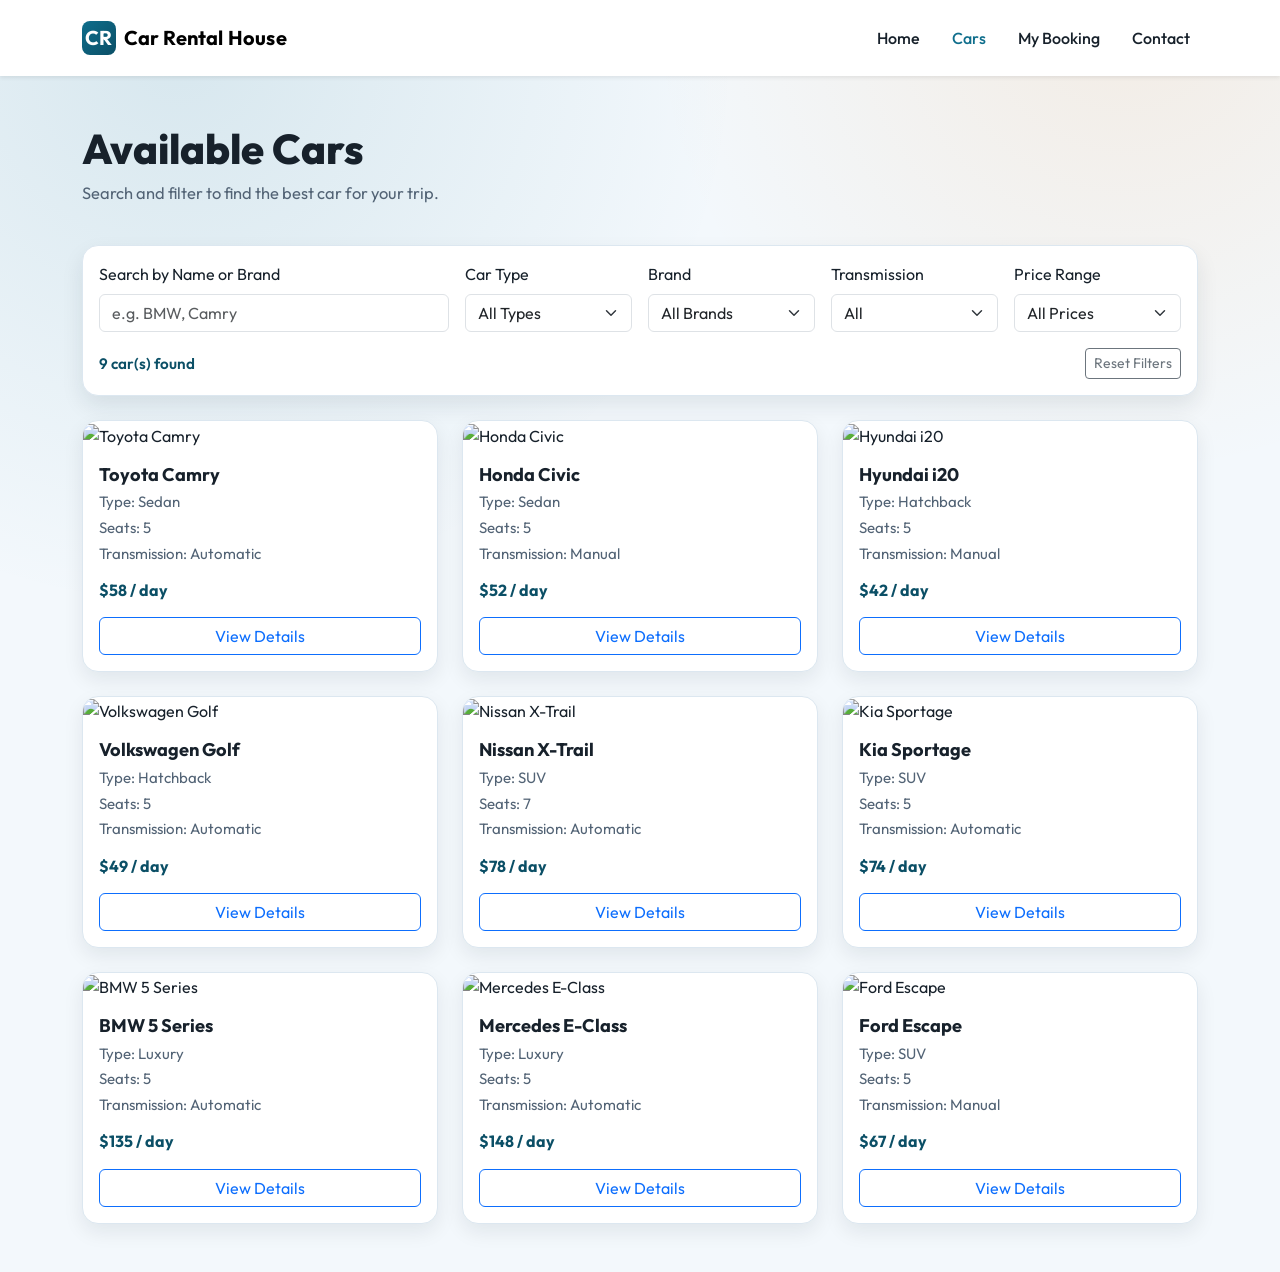
==== available-cars.html @ 31150a1c "Added available cars page with filtering functionality and styles" ====
<!DOCTYPE html>
<html lang="en">
<head>
  <meta charset="UTF-8" />
  <meta name="viewport" content="width=device-width, initial-scale=1.0" />
  <title>Car Rental House | Available Cars</title>
  <meta name="description" content="Browse available rental cars with live search and filters." />

  <link
    href="https://cdn.jsdelivr.net/npm/bootstrap@5.3.3/dist/css/bootstrap.min.css"
    rel="stylesheet"
    integrity="sha384-QWTKZyjpPEjISv5WaRU9OFeRpok6YctnYmDr5pNlyT2bRjXh0JMhjY6hW+ALEwIH"
    crossorigin="anonymous"
  />
  <script src="https://cdn.tailwindcss.com"></script>

  <link rel="preconnect" href="https://fonts.googleapis.com" />
  <link rel="preconnect" href="https://fonts.gstatic.com" crossorigin />
  <link
    href="https://fonts.googleapis.com/css2?family=Outfit:wght@300;400;500;600;700;800&display=swap"
    rel="stylesheet"
  />

  <link rel="stylesheet" href="available-cars.css" />
</head>
<body>
  <header>
    <nav class="navbar navbar-expand-lg bg-white shadow-sm sticky-top">
      <div class="container py-2">
        <a class="navbar-brand d-flex align-items-center gap-2" href="index.html">
          <span class="brand-mark">CR</span>
          <span class="brand-text">Car Rental House</span>
        </a>
        <button
          class="navbar-toggler"
          type="button"
          data-bs-toggle="collapse"
          data-bs-target="#mainNav"
          aria-controls="mainNav"
          aria-expanded="false"
          aria-label="Toggle navigation"
        >
          <span class="navbar-toggler-icon"></span>
        </button>
        <div class="collapse navbar-collapse" id="mainNav">
          <ul class="navbar-nav ms-auto mb-2 mb-lg-0 align-items-lg-center gap-lg-3">
            <li class="nav-item"><a class="nav-link" href="index.html">Home</a></li>
            <li class="nav-item"><a class="nav-link active" href="available-cars.html">Cars</a></li>
            <li class="nav-item"><a class="nav-link" href="index.html#booking">My Booking</a></li>
            <li class="nav-item"><a class="nav-link" href="index.html#contact">Contact</a></li>
          </ul>
        </div>
      </div>
    </nav>
  </header>

  <main class="pb-5">
    <section class="heading-section pt-5 pb-4">
      <div class="container">
        <h1 class="page-title">Available Cars</h1>
        <p class="page-subtitle">Search and filter to find the best car for your trip.</p>
      </div>
    </section>

    <section class="filters-section">
      <div class="container">
        <div class="filters-card">
          <div class="row g-3 align-items-end">
            <div class="col-12 col-lg-4">
              <label for="searchInput" class="form-label">Search by Name or Brand</label>
              <input
                type="text"
                class="form-control"
                id="searchInput"
                placeholder="e.g. BMW, Camry"
              />
            </div>
            <div class="col-6 col-md-3 col-lg-2">
              <label for="typeFilter" class="form-label">Car Type</label>
              <select id="typeFilter" class="form-select">
                <option value="all">All Types</option>
              </select>
            </div>
            <div class="col-6 col-md-3 col-lg-2">
              <label for="brandFilter" class="form-label">Brand</label>
              <select id="brandFilter" class="form-select">
                <option value="all">All Brands</option>
              </select>
            </div>
            <div class="col-6 col-md-3 col-lg-2">
              <label for="transmissionFilter" class="form-label">Transmission</label>
              <select id="transmissionFilter" class="form-select">
                <option value="all">All</option>
                <option value="Automatic">Automatic</option>
                <option value="Manual">Manual</option>
              </select>
            </div>
            <div class="col-6 col-md-3 col-lg-2">
              <label for="priceFilter" class="form-label">Price Range</label>
              <select id="priceFilter" class="form-select">
                <option value="all">All Prices</option>
                <option value="50">Up to $50/day</option>
                <option value="80">Up to $80/day</option>
                <option value="120">Up to $120/day</option>
                <option value="200">Up to $200/day</option>
              </select>
            </div>
          </div>

          <div class="d-flex justify-content-between align-items-center mt-3 flex-wrap gap-2">
            <p id="resultsCount" class="results-count mb-0"></p>
            <button id="resetFiltersBtn" class="btn btn-outline-secondary btn-sm" type="button">Reset Filters</button>
          </div>
        </div>
      </div>
    </section>

    <section class="cars-grid-section pt-4">
      <div class="container">
        <div id="carsGrid" class="row g-4"></div>
        <div id="emptyState" class="empty-state d-none mt-4">
          <h2>No cars found</h2>
          <p>Try adjusting your search or filter options.</p>
        </div>
      </div>
    </section>
  </main>

  <script
    src="https://cdn.jsdelivr.net/npm/bootstrap@5.3.3/dist/js/bootstrap.bundle.min.js"
    integrity="sha384-YvpcrYf0tY3lHB60NNkmXc5s9fDVZLESaAA55NDzOxhy9GkcIdslK1eN7N6jIeHz"
    crossorigin="anonymous"
  ></script>
  <script src="available-cars.js"></script>
</body>
</html>
---- available-cars.css ----
:root {
  --bg-main: #f3f8fc;
  --bg-soft: #ffffff;
  --text-main: #17212b;
  --text-muted: #526375;
  --primary: #0f6e8c;
  --primary-dark: #0b4f66;
  --surface-border: #dce7f0;
}

* {
  box-sizing: border-box;
}

body {
  margin: 0;
  font-family: "Outfit", sans-serif;
  color: var(--text-main);
  background:
    radial-gradient(circle at 14% 4%, rgba(15, 110, 140, 0.12), transparent 34%),
    radial-gradient(circle at 88% 0%, rgba(240, 138, 36, 0.11), transparent 28%),
    var(--bg-main);
}

.brand-mark {
  display: inline-flex;
  align-items: center;
  justify-content: center;
  width: 2.1rem;
  height: 2.1rem;
  border-radius: 0.5rem;
  background: linear-gradient(135deg, var(--primary), var(--primary-dark));
  color: #fff;
  font-weight: 700;
}

.brand-text {
  font-weight: 700;
  letter-spacing: 0.2px;
}

.navbar .nav-link {
  color: var(--text-main);
  font-weight: 500;
}

.navbar .nav-link:hover,
.navbar .nav-link.active {
  color: var(--primary);
}

.page-title {
  margin: 0;
  font-size: clamp(1.9rem, 4vw, 2.6rem);
  font-weight: 800;
}

.page-subtitle {
  margin-top: 0.45rem;
  color: var(--text-muted);
  font-size: 1.03rem;
}

.filters-card {
  background: var(--bg-soft);
  border: 1px solid var(--surface-border);
  border-radius: 1rem;
  padding: 1rem;
  box-shadow: 0 10px 22px rgba(10, 30, 40, 0.09);
}

.results-count {
  font-size: 0.95rem;
  color: var(--primary-dark);
  font-weight: 600;
}

.car-card {
  background: var(--bg-soft);
  border: 1px solid var(--surface-border);
  border-radius: 1rem;
  overflow: hidden;
  box-shadow: 0 8px 20px rgba(13, 25, 35, 0.08);
  transition: transform 0.25s ease, box-shadow 0.25s ease;
  height: 100%;
}

.car-card:hover {
  transform: translateY(-6px);
  box-shadow: 0 16px 28px rgba(13, 25, 35, 0.14);
}

.car-image {
  width: 100%;
  height: 200px;
  object-fit: cover;
}

.car-card-body {
  padding: 1rem;
}

.car-title {
  font-size: 1.14rem;
  font-weight: 700;
  margin-bottom: 0.35rem;
}

.car-meta {
  margin: 0.2rem 0;
  color: var(--text-muted);
  font-size: 0.94rem;
}

.price-line {
  margin: 0.8rem 0 0.95rem;
  font-size: 1rem;
  color: var(--primary-dark);
  font-weight: 700;
}

.empty-state {
  background: var(--bg-soft);
  border: 1px dashed var(--surface-border);
  border-radius: 1rem;
  text-align: center;
  padding: 1.4rem;
}

.empty-state h2 {
  font-size: 1.2rem;
  margin-bottom: 0.3rem;
}

.empty-state p {
  margin: 0;
  color: var(--text-muted);
}

@media (max-width: 767.98px) {
  .filters-card {
    padding: 0.9rem;
  }

  .car-image {
    height: 185px;
  }
}
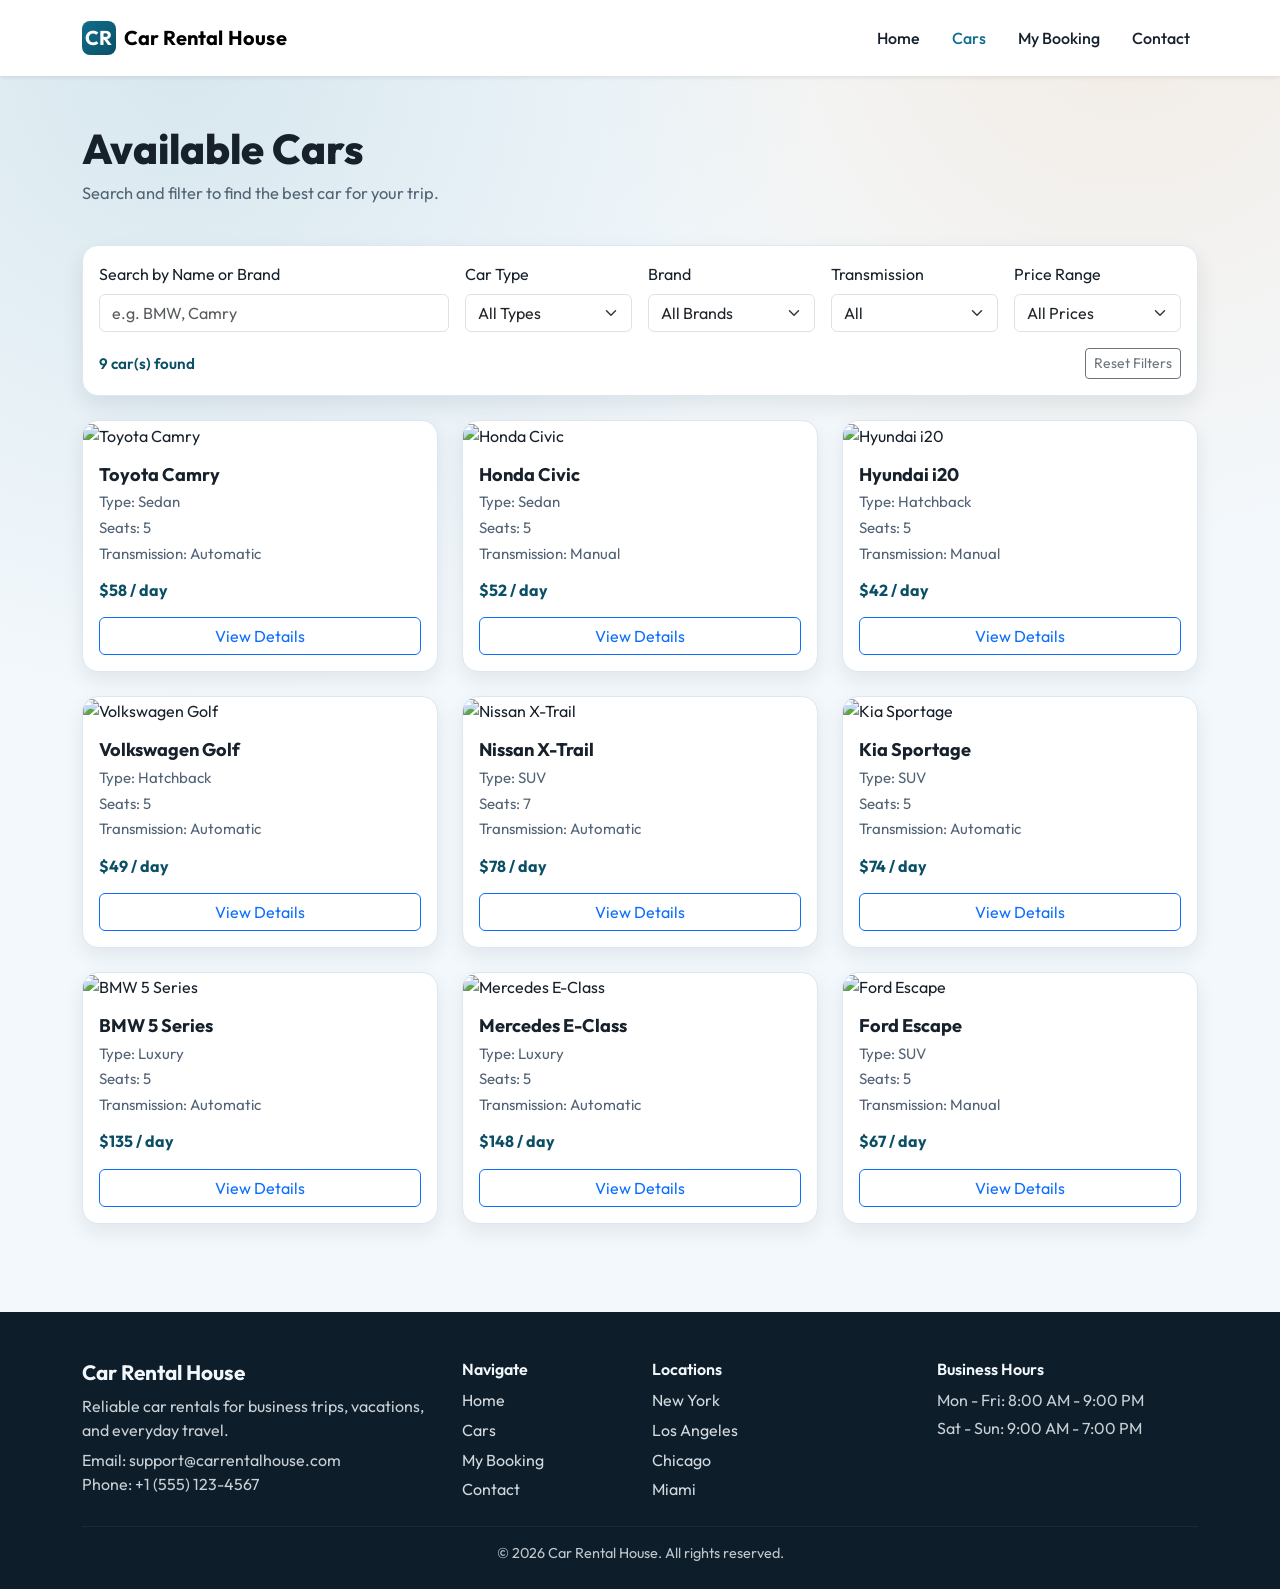
==== commit b84cf71d: "Refactored layout and functionality for booking and car details pages; add shared layout components " ====
--- a/available-cars.html
+++ b/available-cars.html
@@ -21,38 +21,11 @@
     rel="stylesheet"
   />
 
+  <link rel="stylesheet" href="shared-layout.css" />
   <link rel="stylesheet" href="available-cars.css" />
 </head>
-<body>
-  <header>
-    <nav class="navbar navbar-expand-lg bg-white shadow-sm sticky-top">
-      <div class="container py-2">
-        <a class="navbar-brand d-flex align-items-center gap-2" href="index.html">
-          <span class="brand-mark">CR</span>
-          <span class="brand-text">Car Rental House</span>
-        </a>
-        <button
-          class="navbar-toggler"
-          type="button"
-          data-bs-toggle="collapse"
-          data-bs-target="#mainNav"
-          aria-controls="mainNav"
-          aria-expanded="false"
-          aria-label="Toggle navigation"
-        >
-          <span class="navbar-toggler-icon"></span>
-        </button>
-        <div class="collapse navbar-collapse" id="mainNav">
-          <ul class="navbar-nav ms-auto mb-2 mb-lg-0 align-items-lg-center gap-lg-3">
-            <li class="nav-item"><a class="nav-link" href="index.html">Home</a></li>
-            <li class="nav-item"><a class="nav-link active" href="available-cars.html">Cars</a></li>
-            <li class="nav-item"><a class="nav-link" href="index.html#booking">My Booking</a></li>
-            <li class="nav-item"><a class="nav-link" href="index.html#contact">Contact</a></li>
-          </ul>
-        </div>
-      </div>
-    </nav>
-  </header>
+<body data-nav="cars">
+  <header id="siteHeader"></header>
 
   <main class="pb-5">
     <section class="heading-section pt-5 pb-4">
@@ -126,11 +99,14 @@
     </section>
   </main>
 
+  <footer id="siteFooter"></footer>
+
   <script
     src="https://cdn.jsdelivr.net/npm/bootstrap@5.3.3/dist/js/bootstrap.bundle.min.js"
     integrity="sha384-YvpcrYf0tY3lHB60NNkmXc5s9fDVZLESaAA55NDzOxhy9GkcIdslK1eN7N6jIeHz"
     crossorigin="anonymous"
   ></script>
+  <script src="shared-layout.js"></script>
   <script src="available-cars.js"></script>
 </body>
 </html>
--- a/shared-layout.css
+++ b/shared-layout.css
@@ -0,0 +1,116 @@
+:root {
+  --bg-main: #f3f8fc;
+  --bg-soft: #ffffff;
+  --text-main: #17212b;
+  --text-muted: #526375;
+  --primary: #0f6e8c;
+  --primary-dark: #0b4f66;
+  --accent: #f08a24;
+  --accent-dark: #d8710f;
+  --surface-border: #dce7f0;
+}
+
+* {
+  box-sizing: border-box;
+}
+
+body {
+  margin: 0;
+  font-family: "Outfit", sans-serif;
+  color: var(--text-main);
+  background:
+    radial-gradient(circle at 14% 6%, rgba(15, 110, 140, 0.12), transparent 34%),
+    radial-gradient(circle at 88% 0%, rgba(240, 138, 36, 0.11), transparent 30%),
+    var(--bg-main);
+}
+
+.brand-mark {
+  display: inline-flex;
+  align-items: center;
+  justify-content: center;
+  width: 2.1rem;
+  height: 2.1rem;
+  border-radius: 0.5rem;
+  background: linear-gradient(135deg, var(--primary), var(--primary-dark));
+  color: #fff;
+  font-weight: 700;
+}
+
+.brand-text {
+  font-weight: 700;
+  letter-spacing: 0.2px;
+}
+
+.navbar .nav-link {
+  color: var(--text-main);
+  font-weight: 500;
+}
+
+.navbar .nav-link:hover,
+.navbar .nav-link.active {
+  color: var(--primary);
+}
+
+.btn-primary {
+  background-color: var(--primary);
+  border-color: var(--primary);
+}
+
+.btn-primary:hover {
+  background-color: var(--primary-dark);
+  border-color: var(--primary-dark);
+}
+
+#siteFooter {
+  margin-top: 2.5rem;
+  background: #0d1e2a;
+  color: #f2f7fb;
+}
+
+.footer-title {
+  font-size: 1.3rem;
+  font-weight: 700;
+  margin-bottom: 0.6rem;
+}
+
+.footer-subtitle {
+  font-size: 1rem;
+  font-weight: 600;
+  margin-bottom: 0.6rem;
+}
+
+.footer-text {
+  color: rgba(242, 247, 251, 0.82);
+  margin: 0 0 0.35rem;
+}
+
+.footer-links {
+  list-style: none;
+  padding: 0;
+  margin: 0;
+}
+
+.footer-links li {
+  margin-bottom: 0.35rem;
+}
+
+.footer-links a {
+  color: rgba(242, 247, 251, 0.86);
+  text-decoration: none;
+}
+
+.footer-links a:hover {
+  color: #fff;
+}
+
+.footer-divider {
+  border-color: rgba(255, 255, 255, 0.2);
+  margin-top: 1.2rem;
+  margin-bottom: 1rem;
+}
+
+.copyright {
+  color: rgba(242, 247, 251, 0.78);
+  font-size: 0.9rem;
+  text-align: center;
+}
